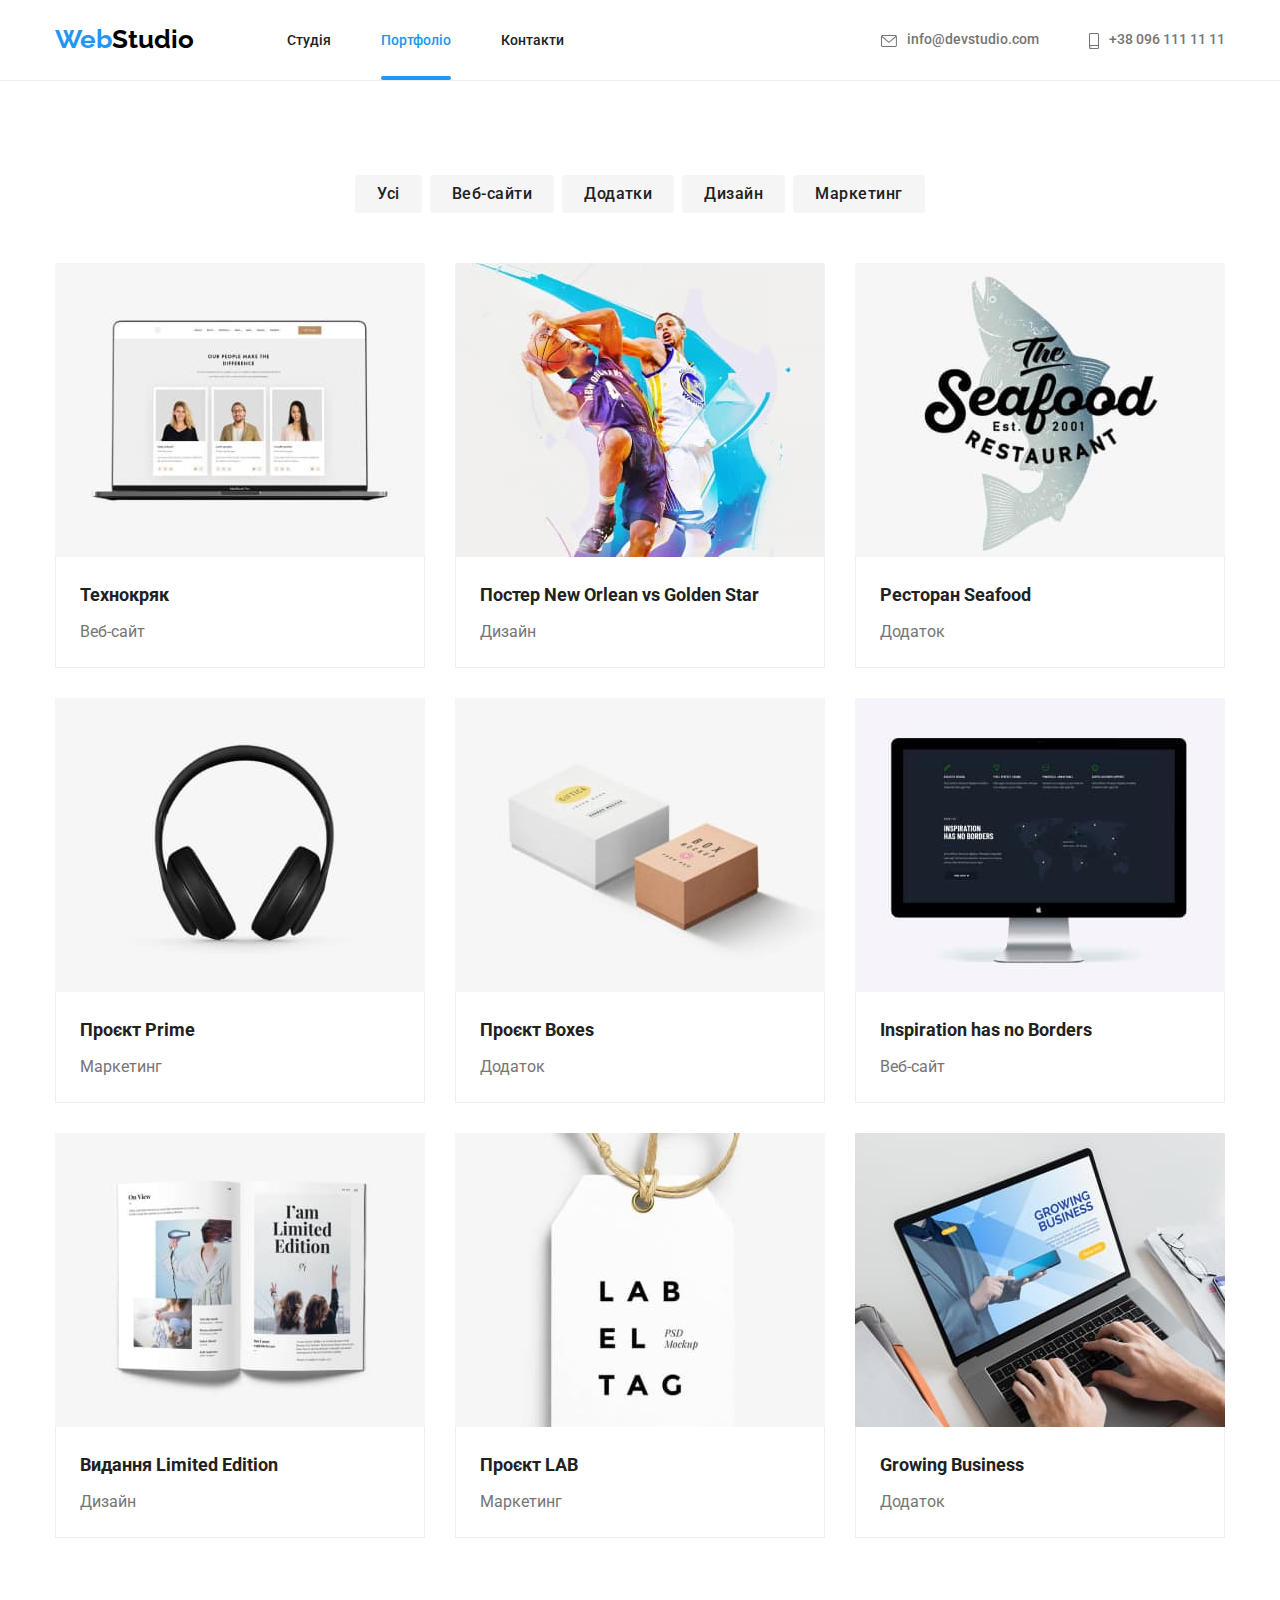
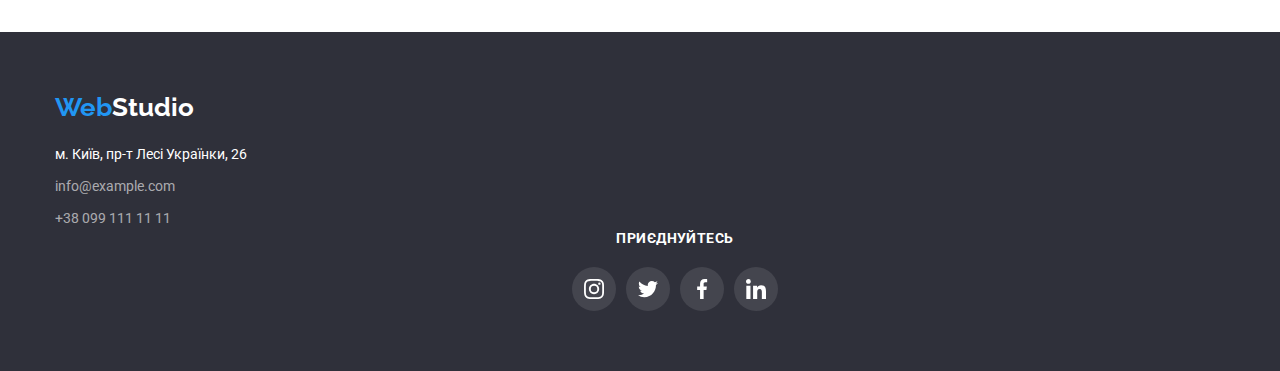
==== portfolio.html @ 662a1530 "copy of HW5" ====
<html lang="uk">
  <head>
    <meta charset="UTF-8" />
    <meta http-equiv="X-UA-Compatible" content="IE=edge" />
    <meta name="viewport" content="width=device-width, initial-scale=1.0" />
    <title>Web Studio</title>
    <link
      href="https://fonts.googleapis.com/css2?family=Raleway:wght@700&family=Roboto:wght@400;500;700;900&display=swap"
      rel="stylesheet"
    />
       <link rel="stylesheet" href="./css/styles.css" />
  </head>
  <body>
    
    <header class="header">
      <div class="container">
      <div class="header-main">
        <div class="logo-link">
        <a class="link web" href="./index.html">
          Web<span class="studio">Studio</span> </a>
      </div>
        <nav>
          <ul class="list main-menu">
            <li class="item-menu-header"><a class="link menu-item " href="./index.html">Студія</a></li>
            <li class="item-menu-header"><a class="link menu-item current" href="./portfolio.html">Портфоліо</a></li>
            <li class="item-menu-header"><a class="link menu-item" href="./portfolio.html">Контакти</a></li>
          </ul>
        </nav>


        <ul class="list contact-list">

          <li class="item-contact-info">
            <a class="link main-contact"  href="mailto:info@devstudio.com">
          <svg width="16" height="12" class="icon-header">
          <use href="./images/icons.svg#icon-envelope"></use>
          </svg>info@devstudio.com </a>
          </li>
          
          <li class="item-contact-info">
          <a class="link main-contact" href="tel:+380961111111">
           <svg width="10" height="16" class="icon-header">
           <use href="./images/icons.svg#icon-smartphone"></use>
            </svg>+38 096 111 11 11
            </a>
          </li>

        </ul>
        </div>
      </div>
    </header>

    

    <main>
      <section class="portfolio">
        <div class="container">
        <h1 class="visually-hidden">Наші роботи</h1>
       

        <ul class="list button-list">
          <li><button type="button" class="button">Усі</button></li>
          <li><button type="button" class="button">Веб-сайти</button></li>
          <li><button type="button" class="button">Додатки</button></li>
          <li><button type="button" class="button">Дизайн</button></li>
          <li><button type="button" class="button">Маркетинг</button></li>
        </ul>
       

        
        <ul class="list port-card-list">
          
          <li class="port-card">
              <a href="#" class="work-cards">

                <div class="portfolio-overlay">
              <img src="./images/portfolio/project1.jpg"  alt="Технокряк"  width="370"/>
              <p class="portfolio-img-text">
              Ресурс пропонує комплексні пропозиції з різним рівнем функціоналу та сервісів. Все це дозволить відвідувачу отримати вичерпні відомості про компанію чи приватну особу
              </p>
              </div>

                <div class="examples">
              <h2 class="port-subtitle">Технокряк</h2>
              <p class="port-text">Веб-сайт</p>
             </div>

            </a>
          </li>


          <li class="port-card">
              <a href="#" class="work-cards">

                <div class="portfolio-overlay">
              <img src="./images/portfolio/project2.jpg" alt="Технокряк" width="370"/>
              <p class="portfolio-img-text">
                Ресурс пропонує комплексні пропозиції з різним рівнем функціоналу та сервісів. Все це дозволить відвідувачу отримати вичерпні відомості про компанію чи приватну особу
                </p>
                  </div>

                <div class="examples">
              <h2 class="port-subtitle">Постер <span lang="en">New Orlean vs Golden Star</span></h2>
              <p class="port-text">Дизайн</p>
             </div>

             </a>
          </li>


          <li class="port-card">
             <a href="#" class="work-cards">

              <div class="portfolio-overlay">
              <img src="./images/portfolio/project3.jpg" alt="Технокряк" width="370"/>
              <p class="portfolio-img-text">
                Ресурс пропонує комплексні пропозиції з різним рівнем функціоналу та сервісів. Все це дозволить відвідувачу отримати вичерпні відомості про компанію чи приватну особу
                </p>
                  </div>

                <div class="examples">
              <h2 class="port-subtitle">Ресторан <span lang="en">Seafood</span></h2>
              <p class="port-text">Додаток</p>
              </div>
             </a>
          </li>


          <li class="port-card">
              <a href="#" class="work-cards">
              <div class="portfolio-overlay">
              <img src="./images/portfolio/project4.jpg" alt="Проєкт Prime" width="370"/>
              <p class="portfolio-img-text">
                Ресурс пропонує комплексні пропозиції з різним рівнем функціоналу та сервісів. Все це дозволить відвідувачу отримати вичерпні відомості про компанію чи приватну особу
                </p>
                  </div>

                <div class="examples">
              <h2 class="port-subtitle">Проєкт <span lang="en">Prime</span></h2>
              <p class="port-text">Маркетинг</p>
              </div>
              </a>
          </li>


          <li class="port-card">
            <a href="#" class="work-cards">
              <div class="portfolio-overlay">
              <img src="./images/portfolio/project5.jpg" alt="Проєкт Boxes" width="370"/>
              <p class="portfolio-img-text">
                Ресурс пропонує комплексні пропозиції з різним рівнем функціоналу та сервісів. Все це дозволить відвідувачу отримати вичерпні відомості про компанію чи приватну особу
                </p>
                  </div>

                <div class="examples">
              <h2 class="port-subtitle">Проєкт <span lang="en">Boxes</span></h2>
              <p class="port-text">Додаток</p>
              </div>
              </a>
          </li>


          <li class="port-card">
             <a href="#" class="work-cards">
              <div class="portfolio-overlay">
              <img src="./images/portfolio/project6.jpg" alt="Inspiration has no Borders" width="370"/>
              <p class="portfolio-img-text">
                Ресурс пропонує комплексні пропозиції з різним рівнем функціоналу та сервісів. Все це дозволить відвідувачу отримати вичерпні відомості про компанію чи приватну особу
                </p>
                  </div>

                <div class="examples">
              <h2 class="port-subtitle"><span lang="en">Inspiration has no Borders</span></h2>
              <p class="port-text">Веб-сайт</p>
              </div>
              </a>
          </li>


          <li class="port-card">
           <a href="#" class="work-cards">
            <div class="portfolio-overlay">
              <img src="./images/portfolio/project7.jpg" alt="Видання Limited Edition" width="370"/>
              <p class="portfolio-img-text">
                Ресурс пропонує комплексні пропозиції з різним рівнем функціоналу та сервісів. Все це дозволить відвідувачу отримати вичерпні відомості про компанію чи приватну особу
                </p>
                  </div>

                <div class="examples">
              <h2 class="port-subtitle">Видання <span lang="en">Limited Edition</span></h2>
              <p class="port-text">Дизайн</p>
              </div>
              </a>
          </li>


          <li class="port-card">
              <div class="examples-content">
              <div class="examples-content">

              <a href="#" class="work-cards">

                <div class="portfolio-overlay">
              <img src="./images/portfolio/project8.jpg" alt="Проєкт LAB" width="370"/>
              <p class="portfolio-img-text">
                Ресурс пропонує комплексні пропозиції з різним рівнем функціоналу та сервісів. Все це дозволить відвідувачу отримати вичерпні відомості про компанію чи приватну особу
                </p>
                  </div>


                <div class="examples">
              <h2 class="port-subtitle">Проєкт LAB</h2>
              <p class="port-text">Маркетинг</p>
              </div>
              
              </div>
              </div>
              </a>
          </li>


          <li class="port-card">
            <a href="#" class="work-cards">
              <div class="portfolio-overlay">
              <img src="./images/portfolio/project9.jpg" alt="Growing Business" width="370"/>
              <p class="portfolio-img-text">
                Ресурс пропонує комплексні пропозиції з різним рівнем функціоналу та сервісів. Все це дозволить відвідувачу отримати вичерпні відомості про компанію чи приватну особу
                </p>
                  </div>

                <div class="examples">
              <h2 class="port-subtitle"><span lang="en">Growing Business</span></h2>
              <p class="port-text">Додаток</p>
              </div>
            </a>
          </li>

          
        </ul>
      </div>
      </section>
    </main>
    

    <footer class="footer">
      <div class="container footer-container">
  
      <div class="footer-list">
        <a class="web link logo-footer " href="./index.html">
          Web<span class="studio-footer">Studio</span>
        </a>
        <address>
          <ul class="list">
  
            <li  class="footer-adress-top">
              <a class="link footer-adress"
                href="https://goo.gl/maps/jJck5WTrnHUXHv1q9"
                target="_blank"
                rel="noopener noreferrer">
                м. Київ, пр-т Лесі Українки, 26 </a>
            </li >
  
            <li class="footer-adress-top" >
              <a class="link footer-contact" href="mailto:info@example.com"
                >info@example.com</a>
            </li >
  
            <li class="footer-adress-top">
              <a class="link footer-contact" href="tel:+380991111111"
                >+38 099 111 11 11</a>
            </li>
  
          </ul>
        </address>
      
  
  
     
  
    </div>
   <div class="footer-follow">
        
        <h2 class="title-follow">Приєднуйтесь</h2>
  
        <ul class="footer-social-links">
  
          <li class="footer-social-item">
            <a class="footer-social-link" href="#">
              <svg class="footer-icon">
                <use href="./images/icons.svg#icon-instagram"></use>
              </svg>
            </a>
          </li>
  
          <li class="footer-social-item">
            <a class="footer-social-link" href="#">
              <svg class="footer-icon">
                <use href="./images/icons.svg#icon-twitter"></use>
              </svg>
            </a>
          </li>
  
          <li class="footer-social-item">
            <a class="footer-social-link" href="#">
              <svg class="footer-icon">
                <use href="./images/icons.svg#icon-facebook"></use>
              </svg>
            </a>
          </li>
  
          <li class="footer-social-item">
            <a class="footer-social-link" href="#">
              <svg class="footer-icon">
                <use href="./images/icons.svg#icon-linkedin"></use>
              </svg>
            </a>
          </li>
  
        </ul>
  
      </div>
  
    </footer>
 
  </body>
</html>
---- css/styles.css ----
html{
    box-sizing: border-box;
}

:root {
    --main-font: 'Roboto', sans-serif;

    --bg-color: #FFFFFF;
    --dark-bg-color: #2F303A; 
    --light-bg-color: #F5F5F5;
    --gray-bg-color:#F5F4FA;
    --text-color:#212121;
    --logo-black-color:#000000;
    --light-text-color: #757575;
    --accent-text-color:#FFFFFF;
    --footer-text-color:rgba(255, 255, 255, 0.6);
   
    --accent-color: #2196F3;
    --active-color: #188CE8;

    --header-border-color: #ECECEC;

    --border-color:rgba(238,238,238,1)
}

/* Утиліти / Reset */ 

.container{
    width: 1200px;
    padding-left: 15px;
    padding-right: 15px;
    margin: 0 auto;
    }
     

*,
*::before,
*::after{
    box-sizing:inherit
}

p,h1,h2,h3,ul {
margin: 0;
}

ul{
margin: 0;
padding-left: 0;
list-style: none;
}

.link {
    text-decoration: none;
 }

body{
    font-family: var(--main-font);
    line-height: 1.2;
    background-color: var(--bg-color);
    margin: 0;
}

 .list{
    padding: 0;
    margin: 0;
    list-style:none;
 }

/* Modal window */  /* Modal window */ /* Modal window */  /* Modal window */

.backdrop {
    position: fixed;
    top:0;
    left:0;
    width: 100vw;
    height: 100vh;
    background-color: rgba(0, 0, 0, 0.2);
    opacity: 1;
    transition: opacity 250ms cubic-bezier(0.4, 0, 0.2, 1);
  }
  
  .is-hidden {
    opacity: 0;
    visibility: hidden;
    pointer-events: none;
  }
  
  .backdrop.is-hidden .modal{
    transform:translate(-50%, -50%);
    height: 2px;
  }

  .modal {
    position: absolute;
    top: 50%;
    left:50%;
    transform: translate(-50%, -50%);
    min-width: 528px;
    height: 581px;
    background-color: var(--bg-color);
    box-shadow: 0px 1px 3px rgba(0, 0, 0, 0.12), 0px 1px 1px rgba(0, 0, 0, 0.14), 0px 2px 1px rgba(0, 0, 0, 0.2);
    border-radius: 4px;
  
    transition: transform 250ms cubic-bezier(0.4, 0, 0.2, 1),
    height 250ms cubic-bezier(0.4, 0, 0.2, 1),
    visibility 250ms cubic-bezier(0.4, 0, 0.2, 1);
  }

  .modal-close {
    position: absolute;
    top: 8px;
    right: 8px;
    width: 30px;
    height: 30px;
    border-radius: 50%;
    border: 1px solid rgba(0, 0, 0, 0.1);
    background-color: var(--bg-color);
    transition: background-color 250ms cubic-bezier(0.4, 0, 0.2, 1),
    color 250ms cubic-bezier(0.4, 0, 0.2, 1);
  }

  .modal-icon {
    width:18px;
    height: 18px;
    align-items: center;
  }

.modal-close:hover,
.modal-close:focus {
  background-color: var(--active-color);
  color: var(--accent-text-color);
}

 
/* Header */  /* Header */ /* Header */ /* Header */ /* Header */ /* Header */  /* Header */ /* Header */ /* Header */ /* Header */ 

.header {
    display: flex;
    justify-content: center;
    border-bottom: 1px solid var(--header-border-color);
}
.header-list{
    display: flex;
    justify-content: space-between;
    flex-wrap: wrap;
    padding: 15px 0;
    margin: 0 20px;
    align-items: baseline;
}

.header-main{
    display: flex;
    height: 80px;
    align-items: center;
}
.logo-link{
    display: flex;
}

.contact-list{
display: flex;
margin-left: auto;
}

h2{
    text-align: center;
}

.web {
    font-family: 'Raleway', sans-serif;
    font-weight: 700;
    font-size: 26px;
    color: var(--accent-color);
}

.studio {
    color:var(--logo-black-color)
}
.main-menu{
    display: flex;
    margin-left:93px;
    justify-content: space-between;
}

.main-contact {
    font-weight: 500;
    font-size: 14px;
    color: var(--light-text-color);
    transition: color 250ms cubic-bezier(0.4, 0, 0.2, 1);

}

.item-menu-header{
    margin-right: 50px;
}
.item-menu-header:last-child{
    margin-right:0;
}

.menu-item {
    font-weight: 500;
    font-size: 14px;
    color: var(--text-color);
    transition: color 250ms cubic-bezier(0.4, 0, 0.2, 1);
}

.item-contact-info{
    margin-right: 50px;
}
.item-contact-info:last-child{
    margin-right: 0;
}

.menu-item:focus,
.menu-item:hover,
.main-contact:focus,
.main-contact:hover {
    color: var(--accent-color);
}
.current{
    color: var(--accent-color);
}
.contact-icon{
    color: var(--light-text-color);
}

.item-menu-header{
position: relative;
}

.menu-item.current::after{
content: "";
display: block;
position: absolute;
bottom:-32;
left: 0;
width: 100%;
height: 4px;
border-radius:2px;
background-color: var(--accent-color);
}


/* Main */

.main-section {
    background-color: var(--dark-bg-color);
    text-align: center;
    align-items: center;
    padding: 200px 0;
    background-image: linear-gradient( to right, rgba(47, 48, 58, 0.4), rgba(47, 48, 58, 0.4)) , url(../images/hero.jpg);
    background-repeat: no-repeat;
    background-position: center;
    
}

.main-text {
    font-weight: 900;
    font-size: 44px;
    color: var(--accent-text-color);
    text-align: center;
    text-transform: uppercase;
    margin: 0 auto;
    /* margin-top: 0;
    margin-bottom: 30px; */
    width: 696px;
}

.main-button {
    font-family: inherit;
    line-height: 1.2;
    font-weight: 700;
    font-size: 16px;
    background-color: var(--accent-color);
    color: var(--accent-text-color);
    cursor: pointer;
    display: inline-block;
    min-width: 216px;
    height: 50px;
    text-align: center;
    border-radius: 4px;
    padding: 10px 32px;
    margin-top: 50px;
    border: none;
    
}

.main-button:hover,
.main-button:focus {
    background-color: var(--active-color);
}

/* Advantages */  /* Advantages */ /* Advantages */
.our-features{
    padding-top: 94px;
}
.main-items{
    display: flex;
    gap: 30px;
}

.item-title {
    font-weight: 700;
    font-size: 14px;
    color: var(--text-color);
    text-transform: uppercase;
    margin-top: 30px;
}

.item-text {
    font-size: 14px;
    line-height: 1.71;
    color: var(--light-text-color);
    margin-top: 10px;
}

.icon{
    display: flex;
    text-align: center;
    justify-content: center;
    text-align: center;  
}

.icon-header{
vertical-align: middle;
fill: currentColor;
margin-right: 10px;
}

.benefits-icon-container{
display: flex;
justify-content: center;
align-items: center;
width: 270px;
height: 120px;
background-color: var(--gray-bg-color);
border-radius: 4px;
}



/* Activities */

.our-activities{
    padding-bottom: 94px;
    padding-top: 94px;
    background-color: var(--bg-color)
}

.visually-hidden {
    position: absolute;
      white-space: nowrap;
      width: 1px;
      height: 1px;
      overflow: hidden;
      border: 0;
      padding: 0;
      clip: rect(0 0 0 0);
      clip-path: inset(50%);
      margin: -1px;
}

.subtitle {
    font-weight: 700;
    font-size: 36px;
    color: var(--text-color);
    margin-bottom: 50px;
}
.activities-list{
    display: flex;
    gap: 30px;
}
.activity{
    position: relative;
    height:294px;
    width:370px;
}

.job-description{
    position: absolute;
    bottom: 0;
    left: 0;
    background: rgba(47, 48, 58, 0.8);
    color: var(--accent-text-color);
    text-transform: uppercase;
    font-weight: 700;
    font-size: 14px;
    line-height: 1.14;
    text-align: center;
    letter-spacing: 0.03em;
    width: 100%;
    padding-top: 27px;
    padding-bottom:27px ;
}


/* Team */

.team {
    background-color: var(--light-bg-color);
    padding-top: 94px;
    padding-bottom: 94px;
}
.team-list{
    display: flex;
    flex-wrap: wrap;
    justify-content: center;
    gap: 30px; 
}

.team-card {
    background-color:var(--gray-bg-color);
    background: var(--accent-text-color);
    box-shadow: 0px 1px 3px rgba(0,0,0,0.12), 0px 1px 1px rgba(0,0,0,0.14), 0px 2px 1px rgba(0,0,0,0.2)                    ;
    border-radius:0px 0px 4px 4px;
}
    

.card-title {
    font-weight: 500;
    font-size: 16px;
    color: var(--text-color);
}

.card-text {
    font-size: 16px;
    color: var(--light-text-color);
margin-top:10px ;
}

.workers{
padding: 30px 10px;
text-align: center;
}

.team-social-links {
display: flex;
justify-content: center;
gap: 10px;
margin-top: 16px;
transition: color 250ms cubic-bezier(0.4, 0, 0.2, 1);
  }

.team-social-link{
display: flex;
justify-content: center;
align-items: center;
width: 44px;
height: 44px;
border-radius: 50%;
color: #AFB1B8;
}

.team-icon {
height: 20px;
width: 20px;
fill:currentColor;
  }

  .team-social-link:hover,
  .team-social-link:focus {
color:var(--bg-color);
background-color: var(--accent-color);
  }

/* clients */

.clients {
    background-color: var(--light-bg-color);
    padding-bottom: 94px;
    padding-top: 94px;
    background-color: var(--accent-text-color);
  }

.clients-list {
    display: flex;
    justify-content: center;
    gap: 30px;
}


.clients-title{
    font-size: 36px;
    font-weight: 700;
    text-align: center;
    margin-bottom: 50px;  
}

.clients-list-link {
    width:170px;
    height:92px;
    border: 1px solid #AFB1B8;
    border-radius: 4px;
    display: flex;
    justify-content: center;
    align-items: center;
    color: #AFB1B8;
   transition: color 250ms cubic-bezier(0.4, 0, 0.2, 1), 
   border-color 250ms cubic-bezier(0.4, 0, 0.2, 1); 
}

.clients-icon {
width: 106px;
height: 60px;
fill: currentColor;
  }

.clients-icon:hover{
color: var(--active-color);
}

.clients-list-link:hover,
.clients-list-link:focus  {
color: var(--accent-color);
border-color: var(--accent-color);
  }


  /* .team-icon {
    height: 20px;
    width: 20px;
    fill:currentColor;
      }
/*     
      /* .team-social-link:hover,
      .team-social-link:focus {
    color:var(--bg-color);
    background-color: var(--accent-color);
      } */ */ */



/* Footer */

.footer-container{
    display: flex;  
}

.footer{
    background-color: var(--dark-bg-color);
    padding: 60px 0;
}

.studio-footer {
    color: var(--accent-text-color);
}
.footer-adress,
.footer-contact {
    font-size: 14px;
    line-height: 1.71;
    color: var(--accent-text-color);
    font-style: normal;
}
.footer-adress-top:not(:first-child){
    margin-top: 8px;
}

.footer-contact {
    color: var(--footer-text-color);
    transition: color 250ms cubic-bezier(0.4, 0, 0.2, 1);
}

.footer-adress:hover,
.footer-adress:focus,
.footer-contact:hover,
.footer-contact:focus {
    color: var(--accent-color);
}
.logo-footer{
    display: block;
}
address{
    margin-top: 20px;
}
.footer-follow {
    margin-left: 70px;
    align-items: baseline;
  }

  .title-follow {
    color: var(--bg-color);
    font-size: 14px;
    line-height: 1.14;
    letter-spacing: 0.03em;
    text-transform: uppercase;
    margin-bottom: 20px;
  }

  .footer-social-links {
    display: flex;
    justify-content: center;
  }
  
  .footer-social-item + .footer-social-item {
    margin-left: 10px;
  }
  
  .footer-social-link {
    display: flex;
    justify-content: center;
    align-items: center;
    width: 44px;
    height: 44px;
    border-radius: 50%;
    color: var(--add-color);
    background-color: rgba(255, 255, 255, 0.1);
    transition: background-color 250ms cubic-bezier(0.4, 0, 0.2, 1);
  }

.footer-icon {
    height: 20px;
    width: 20px;
    fill: white;
  }
  
.footer-social-link:hover,
.footer-social-link:focus {
background-color: var(--accent-color);
  }



  
/* Portfolio */    /* Portfolio */   /* Portfolio */    /* Portfolio */
.work-cards{
    text-decoration: none;
    display: block;
    transition: box-shadow 250ms cubic-bezier(0.4, 0, 0.2, 1);

}

.portfolio{
padding-top: 94px;
padding-bottom: 94px;
}
.examples{
border-left: 1px solid var(--border-color);
border-bottom:1px solid var(--border-color);
border-right:1px solid var(--border-color);
padding: 20px 24px;
text-align: left;
}

img{
    display: block;
    max-width: 100%;
    height: auto;
}

.button {
    font-family: var(--main-font);
    font-weight: 500;
    font-size: 16px;
    line-height: 1.62;
    color: var(--text-color);
    background-color: var(--light-bg-color);
    cursor: pointer;
    letter-spacing: 0.03em;
    border-radius: 4px;
    border: 0px;
    padding: 6px 22px;
    gap: 10px;
    margin: 0 auto;
    transition: color 250ms cubic-bezier(0.4, 0, 0.2, 1),
    background-color 250ms cubic-bezier(0.4, 0, 0.2, 1),
   box-shadow 250ms cubic-bezier(0.4, 0, 0.2, 1) ;

}
.button-list{
    display: flex;
    flex-wrap: wrap;
    justify-content: center;  
    margin-bottom: 50px;
    gap: 8px;
}

.button:focus,
.button:hover {
    background-color: var(--accent-color);
    color: var(--accent-text-color);
    box-shadow: 0px 3px 1px rgba(0, 0, 0, 0.1), 0px 1px 2px rgba(0, 0, 0, 0.08), 0px 2px 2px rgba(0, 0, 0, 0.12);
}

.portfolio-overlay{
    position: relative;
    overflow: hidden;
}

.portfolio-img-text {
    position: absolute;
    top: 0;
    left: 0;
    transform: translateY(100%);

    font-size: 18px;
    line-height: 1.56;
    letter-spacing: 0.03em;
    color: var(--accent-text-color);
    background-color: rgba(33, 150, 243, 0.9);
    padding: 63px 24px;
    width: 100%;
    height: 100%;
    transition: transform 250ms cubic-bezier(0.4, 0, 0.2, 1);
}

.port-card:hover .portfolio-img-text,
.port-card:focus .portfolio-img-text{
  transform: translateY(0);
}


/* Cards */

.work-cards:focus,
.work-cards:hover {
    box-shadow: 0px 3px 1px rgba(0, 0, 0, 0.1), 0px 1px 2px rgba(0, 0, 0, 0.08), 0px 2px 2px rgba(0, 0, 0, 0.12);
    
}

.port-subtitle {
    font-weight: 700;
    font-size: 18px;
    line-height: 2;
    color: inherit;
    color: var(--text-color);
    text-align: left;
}

.port-card-list{
display: flex;
flex-wrap: wrap;
gap: 30px;
}

.port-card{
    width: 370px;
    height: 405px;
}

.port-text {
    font-size: 16px;
    line-height: 1.88;
    color: var(--light-text-color);
    margin-top: 4px;
}
a{
    display: block;
}
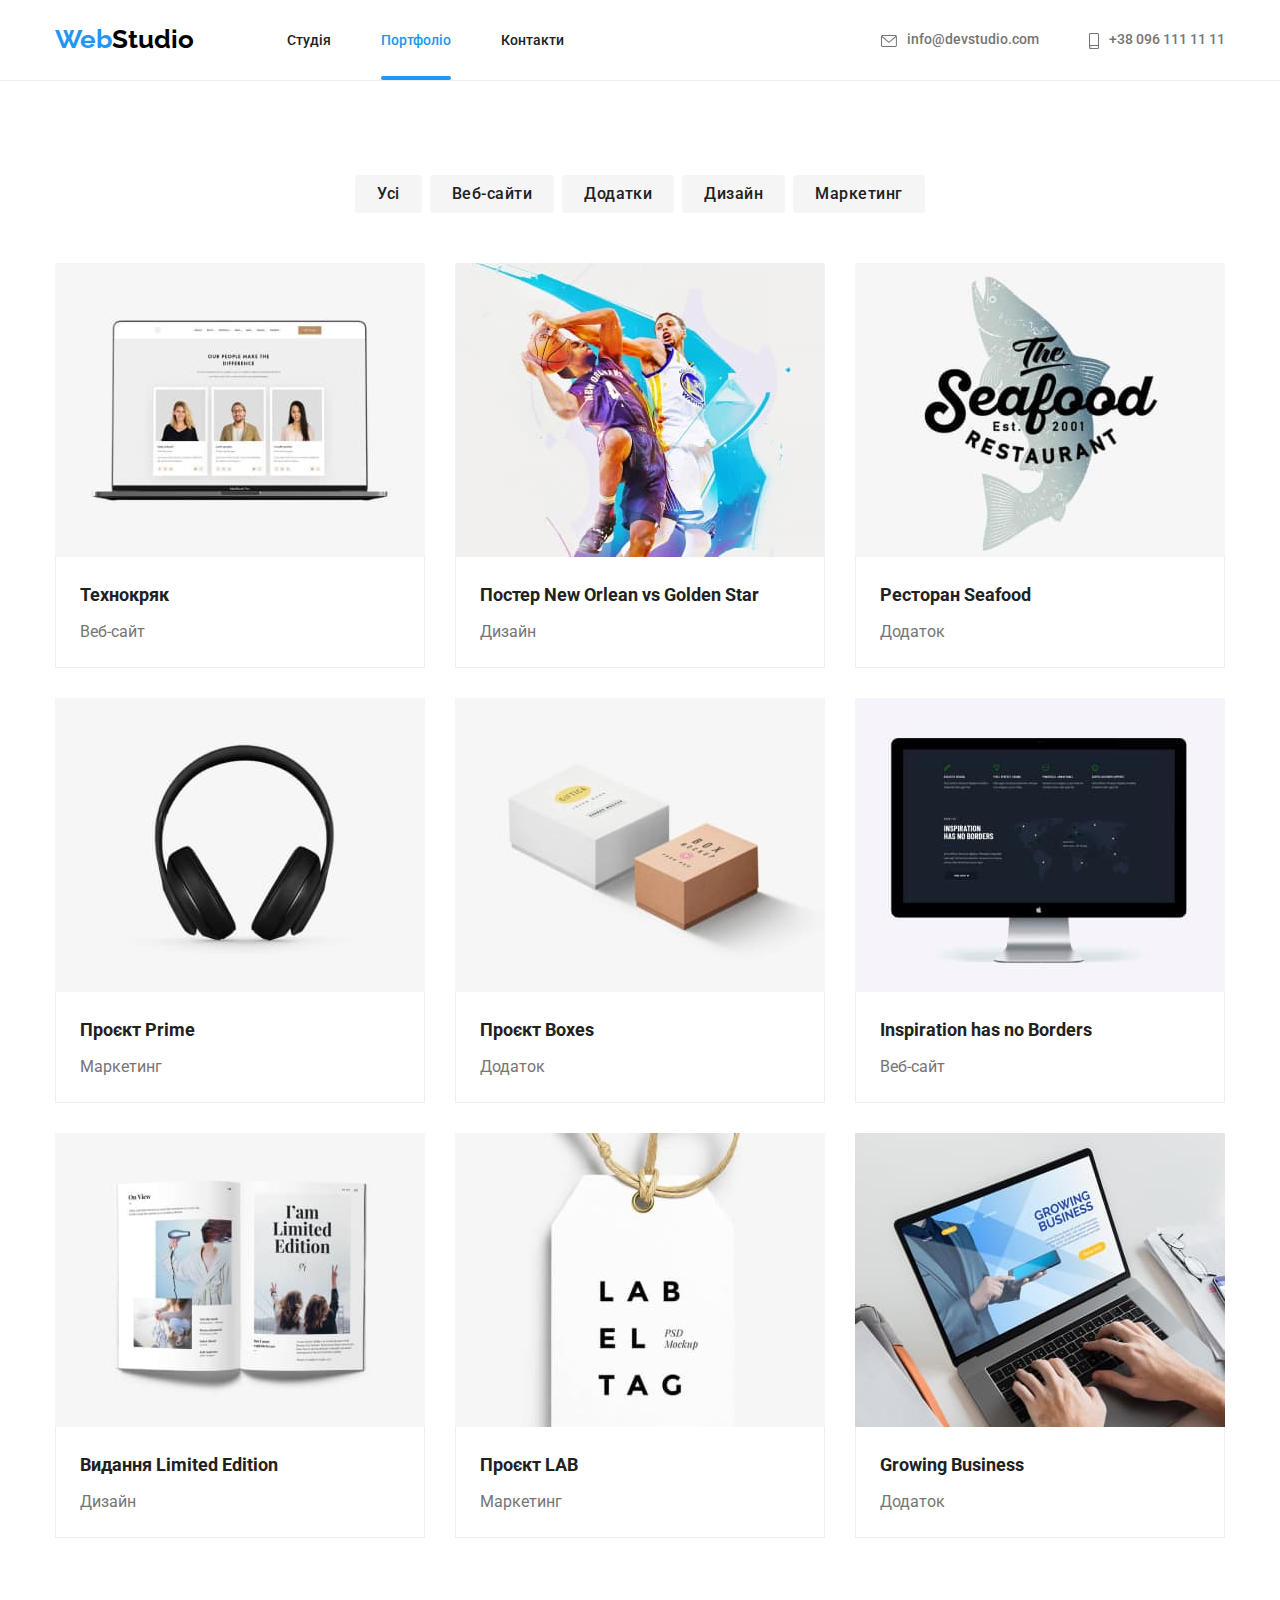
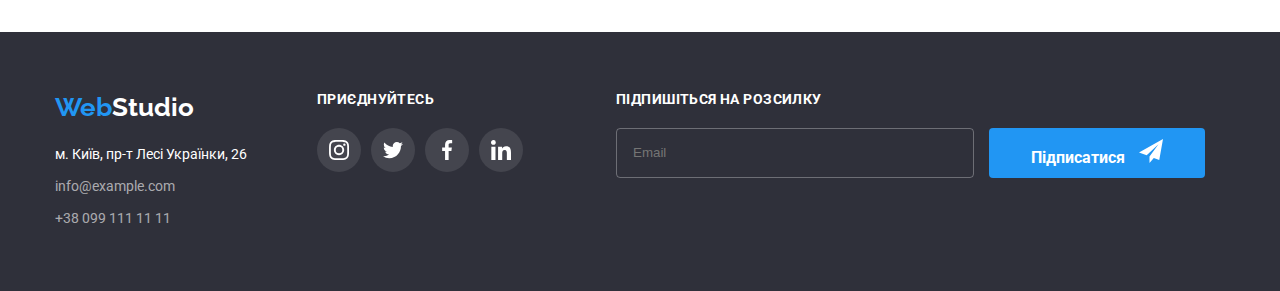
==== commit 506e76c4: "added modal for policy" ====
--- a/portfolio.html
+++ b/portfolio.html
@@ -259,29 +259,19 @@
                 rel="noopener noreferrer">
                 м. Київ, пр-т Лесі Українки, 26 </a>
             </li >
-  
             <li class="footer-adress-top" >
               <a class="link footer-contact" href="mailto:info@example.com"
                 >info@example.com</a>
             </li >
-  
             <li class="footer-adress-top">
               <a class="link footer-contact" href="tel:+380991111111"
                 >+38 099 111 11 11</a>
             </li>
-  
           </ul>
-        </address>
-      
-  
-  
-     
-  
+        </address> 
     </div>
-   <div class="footer-follow">
-        
+    <div class="footer-follow">
         <h2 class="title-follow">Приєднуйтесь</h2>
-  
         <ul class="footer-social-links">
   
           <li class="footer-social-item">
@@ -317,10 +307,95 @@
           </li>
   
         </ul>
-  
       </div>
   
+      <form class="footer-form" action="">
+        <label for="footer-input" class="footer-form-label">
+          Підпишіться на розсилку</label
+        >
+        <div class="footer-form-wrap">
+          <input class="footer-form-input" type="email" name="user-email"
+            placeholder="Email" id="footer-input" />
+          <button class="btn-footer footer-form-btn" type="submit">
+            Підписатися
+            <svg class="footer-icon-send" width="24" heigth="24">
+              <use href="./images/icons.svg#icon-submit"></use> </svg>
+          </button>
+        </div>
+      </form>
+  
+    </div>  
+  
     </footer>
+  
+    <div data-modal class="backdrop is-hidden">
+      <div class="modal">
+        <button data-modal-close class="modal-close" type="button">
+          <svg class="modal-icon-close" width="11" height="11">
+            <use href="images/icons.svg#icon-cross"></use>
+          </svg>
+        </button>
+        <div class="modal-container">
+          <p class="modal-title">Залиште свої дані, ми вам передзвонимо</p>
+          <form class="modal-form" action="">
+  
+            <div class="input-container">
+              <label class="modal-label" for="user-name">Ім'я</label>
+              <div class="modal-wrap">
+                <input class="modal-input" type="text" name="name" id="user-name"/>
+                <svg class="modal-icon">
+                  <use href="./images/icons.svg#icon-name"></use>
+                </svg>
+              </div>
+            </div>
+            
+            <div class="input-container">
+              <label class="modal-label" for="user-tel">Телефон</label>
+              <div class="modal-wrap">
+                <input class="modal-input" type="tel" name="phone" id="user-tel"/>
+                <svg class="modal-icon">
+                  <use href="./images/icons.svg#icon-tel"></use>
+                </svg>
+              </div>
+            </div>
+            
+            <div class="input-container">
+              <label class="modal-label" for="user-mail">Пошта</label>
+              <div class="modal-wrap">
+                <input
+                  class="modal-input"
+                  type="email"
+                  name="email"
+                  id="user-mail"
+                />
+                <svg class="modal-icon">
+                  <use href="./images/icons.svg#icon-envelope"></use>
+                </svg>
+              </div>
+            </div>
+            <div class="input-container">
+              <label class="modal-label" for="user-text">Коментар</label>
+              <textarea class="modal-comment" name="comment" id="user-text"
+                placeholder="Введіть текст"></textarea>
+            </div>
+  
+            <input
+              class="policy-check visually-hidden" type="checkbox" name="policy" id="policy"/>
+            <label class="policy-label" for="policy">
+              <span
+                ><svg class="policy-icon" width="16px" height="15px">
+                  <use href="./images/icons.svg#icon-tick"></use>
+                </svg>
+              </span>
+              Погоджуюся з розсилкою та приймаю
+              <a class="policy-link" href="" target="_blank" noopener norefferer> Умови договору</a>
+            </label>
+            <button class="main-button modal-btn" type="submit">Відправити</button>
+          </form>
+        </div>
+      </div>
+    </div>
+  
  
   </body>
 </html>--- a/css/styles.css
+++ b/css/styles.css
@@ -30,6 +30,7 @@
     padding-left: 15px;
     padding-right: 15px;
     margin: 0 auto;
+    
     }
      
 
@@ -66,7 +67,7 @@
     list-style:none;
  }
 
-/* Modal window */  /* Modal window */ /* Modal window */  /* Modal window */
+/* Modal window */ 
 
 .backdrop {
     position: fixed;
@@ -119,19 +120,134 @@
     color 250ms cubic-bezier(0.4, 0, 0.2, 1);
   }
 
-  .modal-icon {
-    width:18px;
-    height: 18px;
+  .modal-icon-close {
     align-items: center;
+    cursor: pointer;
+    flex-grow: 1;
   }
 
 .modal-close:hover,
 .modal-close:focus {
-  background-color: var(--active-color);
-  color: var(--accent-text-color);
-}
-
- 
+  fill: var(--accent-color);
+}
+
+.modal-container {
+    padding: 40px;
+  }
+  .modal-title {
+    font-weight: 700;
+    font-size: 20px;
+    line-height: 1.15;
+    text-align: center;
+    letter-spacing: 0.03em;
+    color: var(--text-color);
+    margin-bottom: 12px;
+  }
+  .modal-label {
+    display: block;
+    font-size: 12px;
+    line-height: 1.16; 
+    letter-spacing: 0.01em;
+    color: var(--light-text-color);
+    margin-bottom: 4px;
+  }
+  .input-container {
+    margin-bottom: 10px;
+  }
+  .modal-input {
+    border: 1px solid rgba(33, 33, 33, 0.2);
+    border-radius: 4px;
+    height: 40px;
+    padding-left: 42px;
+    cursor: pointer;
+    width: 448px;
+    transition: outline 250ms cubic-bezier(0.4, 0, 0.2, 1);
+  }
+  .modal-comment {
+    width: 100%;
+    height: 120px;
+    resize: none;
+    border: 1px solid rgba(33, 33, 33, 0.2);
+    border-radius: 4px;
+    padding: 12px 16px;
+    transition: outline 250ms cubic-bezier(0.4, 0, 0.2, 1);
+  }
+  .modal-comment::placeholder {
+    font-size: 14px;
+    line-height: 1.14;
+    letter-spacing: 0.01em;
+    color: rgba(117, 117, 117, 0.5)
+  }
+
+  .modal-wrap {
+    position: relative;
+  }
+  .modal-icon {
+    width: 18px;
+    height: 18px;
+    position: absolute;
+    top: 50%;
+    left: 12px;
+    transform: translateY(-50%);
+    transition: fill 250ms cubic-bezier(0.4, 0, 0.2, 1);
+  }
+  .modal-input:focus + .modal-icon {
+    fill: var(--accent-color);
+  }
+  .modal-input:focus,
+  .modal-comment:focus {
+    outline: 1px solid var(--accent-color);
+  }
+
+
+  .policy-label {
+    font-size: 14px;
+    line-height: 1.71;
+    letter-spacing: 0.03em;
+    color: var(--light-text-color);
+    display: flex;
+    align-items: center;
+    justify-content: center;
+  }
+  .policy-link {
+    color: var(--accent-color);
+    text-decoration: underline;
+  }
+  .input-container:nth-child(4) {
+    margin-bottom: 20px;
+  }
+  .policy-icon {
+    fill: transparent;
+    transition: fill 250ms cubic-bezier(0.4, 0, 0.2, 1);
+  }
+  .policy-label span {
+    width: 16px;
+    height: 15px;
+    border: 1px solid var(--text-color);
+    border-radius: 2px;
+    fill: transparent;
+    margin-right: 7px;
+    display: flex;
+    align-items: center;
+    transition: background-color 250ms cubic-bezier(0.4, 0, 0.2, 1),
+    border 250ms cubic-bezier(0.4, 0, 0.2, 1);
+  }
+  .policy-check:checked + .policy-label span{
+    background-color: var(--accent-color);
+    border: transparent;
+  }
+  .policy-check:checked + .policy-label .policy-icon {
+    fill: var(--accent-text-color);
+  }
+  .modal-btn {
+    display: block;
+    margin: 0 auto;
+    margin-top: 30px;
+  }
+
+
+
+
 /* Header */  /* Header */ /* Header */ /* Header */ /* Header */ /* Header */  /* Header */ /* Header */ /* Header */ /* Header */ 
 
 .header {
@@ -261,8 +377,6 @@
     text-align: center;
     text-transform: uppercase;
     margin: 0 auto;
-    /* margin-top: 0;
-    margin-bottom: 30px; */
     width: 696px;
 }
 
@@ -274,7 +388,7 @@
     background-color: var(--accent-color);
     color: var(--accent-text-color);
     cursor: pointer;
-    display: inline-block;
+   
     min-width: 216px;
     height: 50px;
     text-align: center;
@@ -449,6 +563,7 @@
 height: 44px;
 border-radius: 50%;
 color: #AFB1B8;
+transition: color 250ms cubic-bezier(0.4, 0, 0.2, 1);
 }
 
 .team-icon {
@@ -516,24 +631,10 @@
   }
 
 
-  /* .team-icon {
-    height: 20px;
-    width: 20px;
-    fill:currentColor;
-      }
-/*     
-      /* .team-social-link:hover,
-      .team-social-link:focus {
-    color:var(--bg-color);
-    background-color: var(--accent-color);
-      } */ */ */
-
-
-
 /* Footer */
 
 .footer-container{
-    display: flex;  
+    display: flex; 
 }
 
 .footer{
@@ -584,6 +685,7 @@
     letter-spacing: 0.03em;
     text-transform: uppercase;
     margin-bottom: 20px;
+    text-align: left;
   }
 
   .footer-social-links {
@@ -619,8 +721,69 @@
   }
 
 
-
+  .footer-form {
+    margin-left: 93px;
+  }
+  .footer-form-label {
+    display: block;
+    color: var(--accent-text-color);
+    font-weight: 700;
+    font-size: 14px;
+    line-height: 1.14;
+    letter-spacing: 0.03em;
+    text-transform: uppercase;
+    margin-bottom: 20px;
+  }
+  .footer-form-input {
+    color: var(--accent-text-color);
+    width: 358px;
+    height: 50px;
+    border: 1px solid rgba(255, 255, 255, 0.3); 
+    border-radius: 4px;
+    background-color: transparent;
+    margin-right: 15px;
+    padding: 15px 16px;
+    transition: outline 250ms cubic-bezier(0.4, 0, 0.2, 1);
+  }
+
+  .footer-form-input:focus {
+    outline: 1px solid var(--accent-color);
+  }
+
+  .footer-icon-send {
+    height: 24px;
+    width: 24px;
+    margin-left: 10px;  
+    fill: var(--accent-text-color);
+  }
+
+  .footer-form-wrap {
+    display: flex;
+    align-items: center;
+  }
+
+  .footer-form-btn {
+    display: inline-flex;
+    align-items: center;
+  }
   
+.btn-footer{
+  font-family: inherit;
+  line-height: 1.2;
+  font-weight: 700;
+  font-size: 16px;
+  background-color: var(--accent-color);
+  color: var(--accent-text-color);
+  cursor: pointer;
+  display: inline-block;
+  min-width: 216px;
+  height: 50px;
+  text-align: center;
+  border-radius: 4px;
+  padding: 10px 28px;
+  border: none;
+}
+
 /* Portfolio */    /* Portfolio */   /* Portfolio */    /* Portfolio */
 .work-cards{
     text-decoration: none;
@@ -703,8 +866,8 @@
     transition: transform 250ms cubic-bezier(0.4, 0, 0.2, 1);
 }
 
-.port-card:hover .portfolio-img-text,
-.port-card:focus .portfolio-img-text{
+.work-cards:hover .portfolio-img-text,
+.work-cards:focus .portfolio-img-text{
   transform: translateY(0);
 }
 
